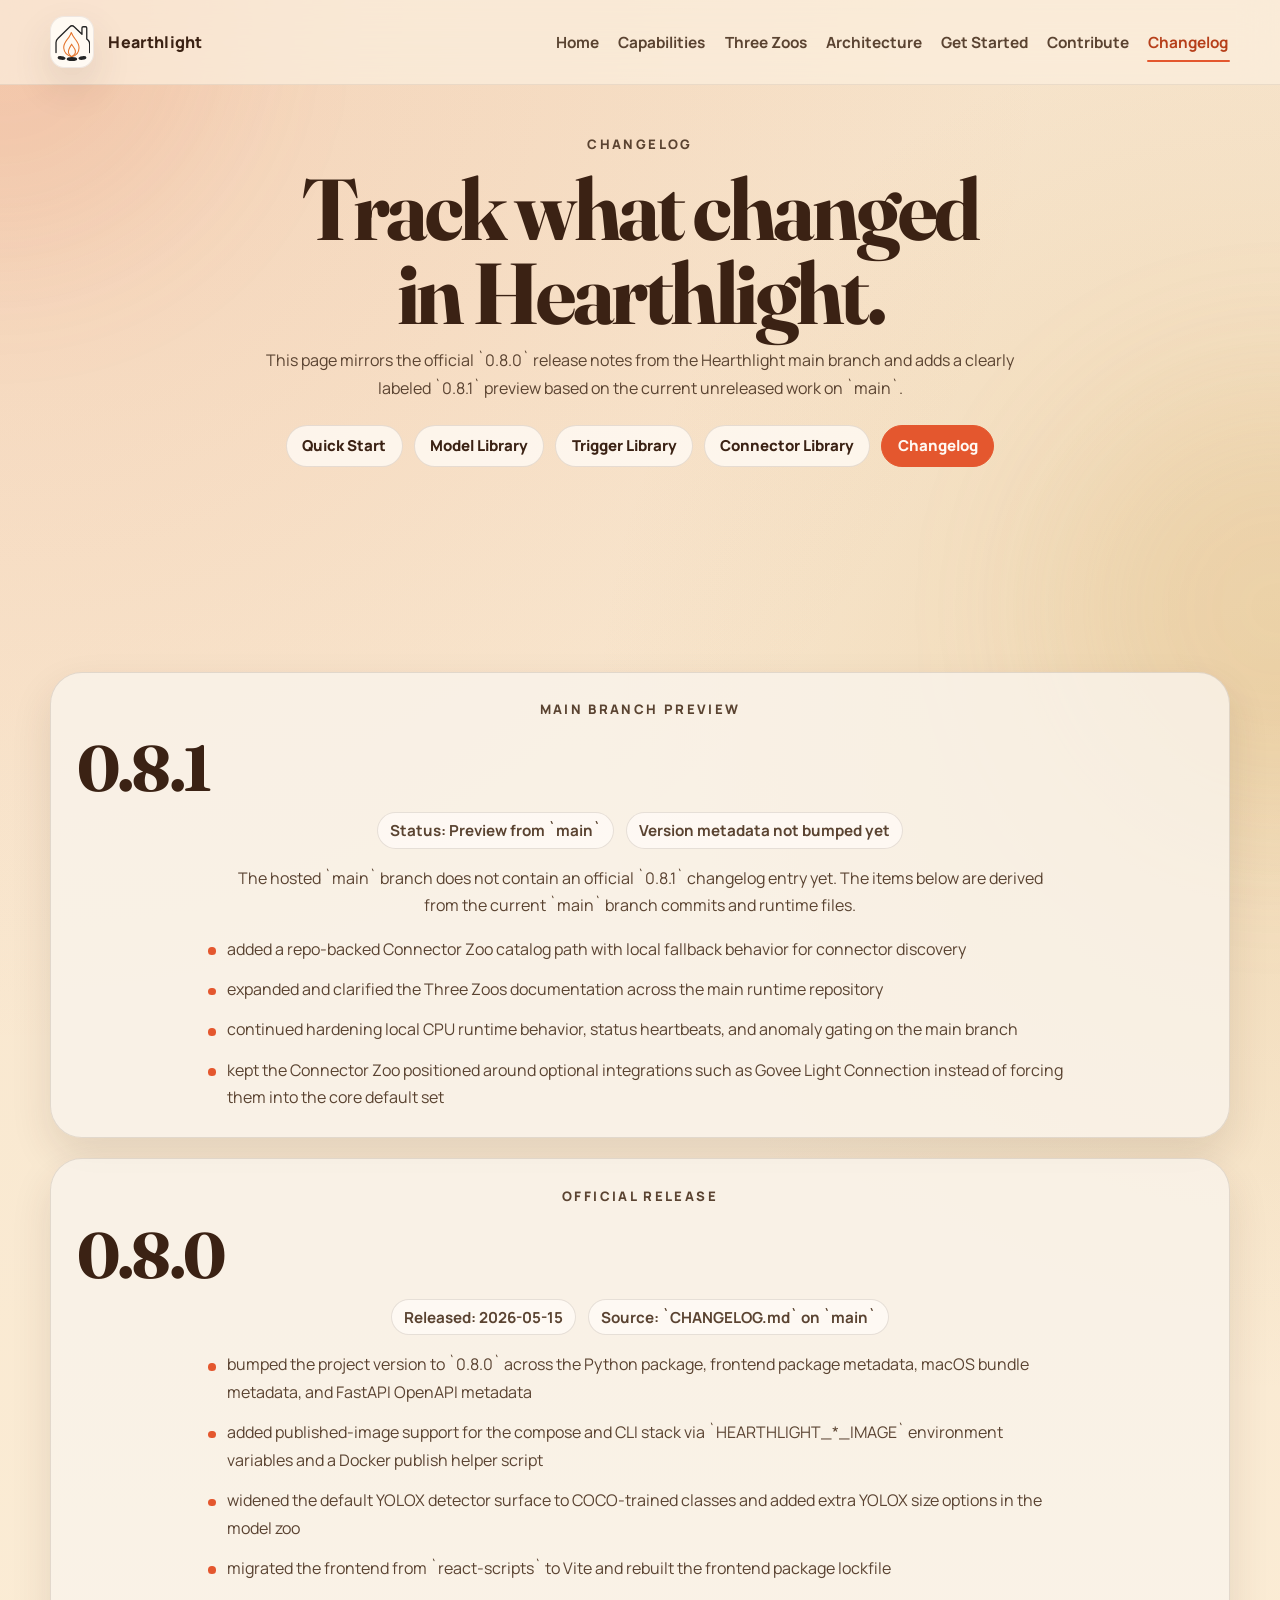
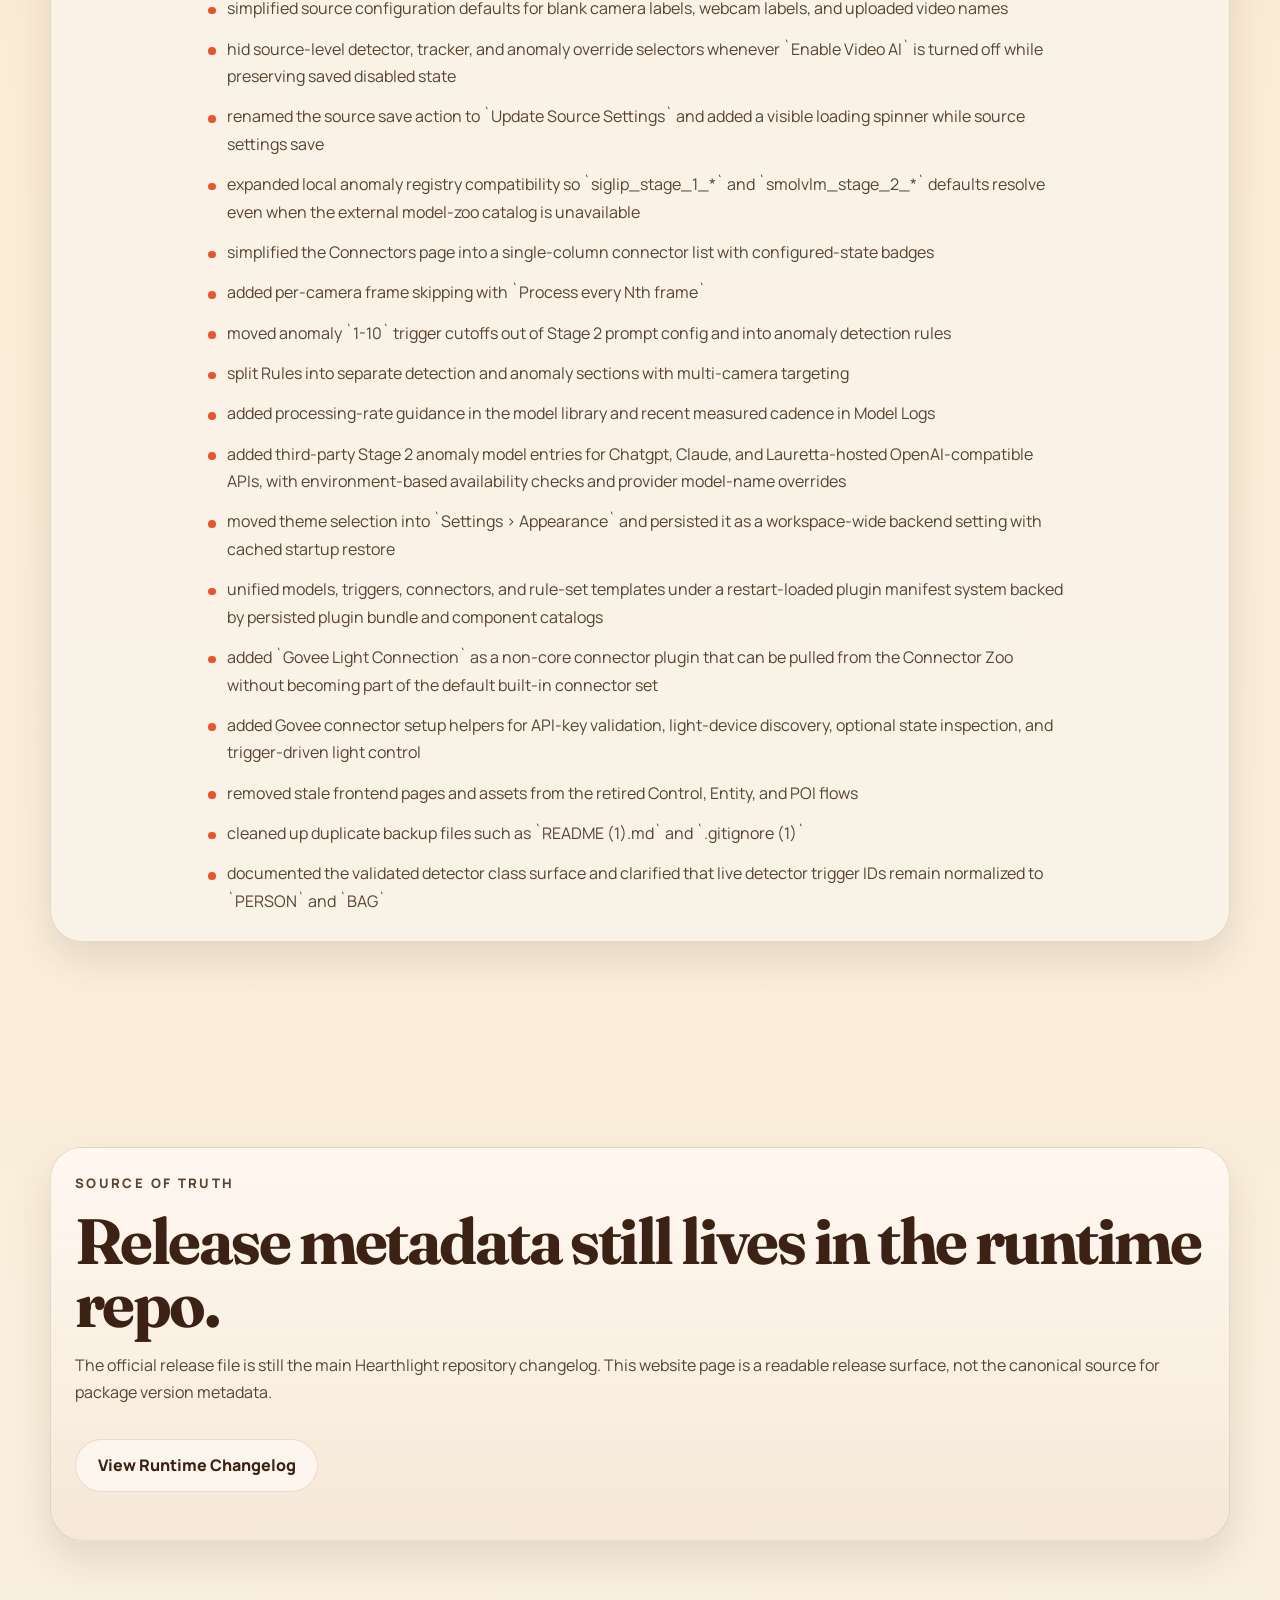
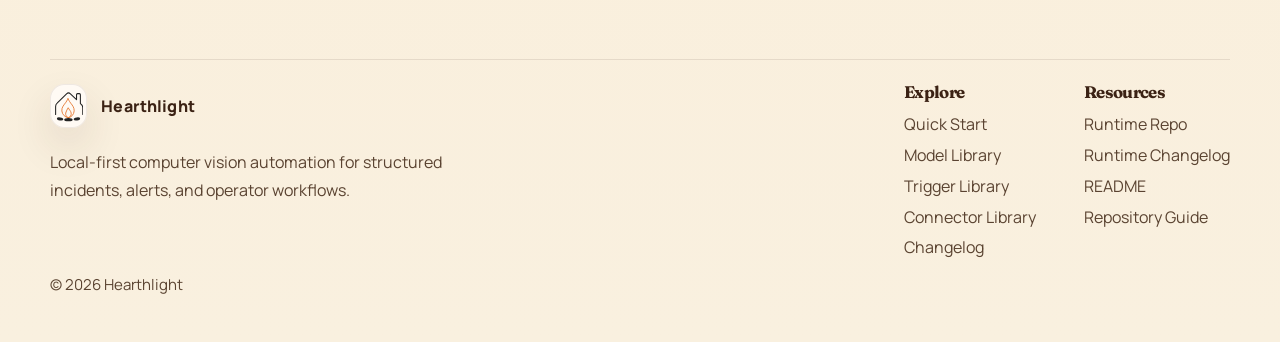
==== site/changelog/index.html @ a123fc56 "Add website changelog page" ====
<!doctype html>
<html lang="en">
  <head>
    <meta charset="UTF-8" />
    <meta name="viewport" content="width=device-width, initial-scale=1.0" />
    <title>Hearthlight Changelog</title>
    <meta
      name="description"
      content="Track Hearthlight release notes, including the current 0.8.0 release and the 0.8.1 main-branch preview."
    />
    <link rel="icon" type="image/svg+xml" href="../assets/hearthlight.svg" />
    <link rel="preconnect" href="https://fonts.googleapis.com" />
    <link rel="preconnect" href="https://fonts.gstatic.com" crossorigin />
    <link
      href="https://fonts.googleapis.com/css2?family=Fraunces:opsz,wght@9..144,500;9..144,700&family=Manrope:wght@400;500;600;700;800&display=swap"
      rel="stylesheet"
    />
    <link rel="stylesheet" href="../styles.css" />
    <script src="../main.js" defer></script>
  </head>
  <body data-page="changelog">
    <div class="backdrop-orb orb-left"></div>
    <div class="backdrop-orb orb-right"></div>

    <header class="site-header">
      <div class="shell header-shell">
        <a class="brand" href="../" aria-label="Hearthlight home">
          <img src="../assets/hearthlight.svg" alt="Hearthlight logo" />
          <span>Hearthlight</span>
        </a>

        <button
          class="nav-toggle"
          type="button"
          aria-expanded="false"
          aria-controls="primary-nav"
          aria-label="Open navigation"
        >
          <span></span>
          <span></span>
        </button>

        <nav id="primary-nav" class="primary-nav" aria-label="Primary">
          <a href="../" data-route="home">Home</a>
          <a href="../#capabilities" data-section-link="capabilities">Capabilities</a>
          <a href="../#zoos" data-route="zoos" data-section-link="zoos">Three Zoos</a>
          <a href="../#architecture" data-section-link="architecture">Architecture</a>
          <a href="../quick-start/" data-route="quick-start">Get Started</a>
          <a href="../#contribute" data-section-link="contribute">Contribute</a>
          <a href="./" data-route="changelog">Changelog</a>
        </nav>
      </div>
    </header>

    <main>
      <section class="section shell detail-hero">
        <div class="section-intro reveal">
          <p class="eyebrow">Changelog</p>
          <h1>Track what changed in Hearthlight.</h1>
          <p>
            This page mirrors the official `0.8.0` release notes from the Hearthlight main branch
            and adds a clearly labeled `0.8.1` preview based on the current unreleased work on
            `main`.
          </p>
        </div>

        <div class="detail-nav reveal" aria-label="Site pages">
          <a href="../quick-start/" data-page="quick-start">Quick Start</a>
          <a href="../model-library/" data-page="model-library">Model Library</a>
          <a href="../trigger-library/" data-page="trigger-library">Trigger Library</a>
          <a href="../connector-library/" data-page="connector-library">Connector Library</a>
          <a href="./" data-page="changelog">Changelog</a>
        </div>
      </section>

      <section class="section shell">
        <div class="release-grid">
          <article class="release-card reveal">
            <p class="eyebrow">Main Branch Preview</p>
            <h2>0.8.1</h2>
            <div class="release-meta">
              <span class="release-chip">Status: Preview from `main`</span>
              <span class="release-chip">Version metadata not bumped yet</span>
            </div>
            <p>
              The hosted `main` branch does not contain an official `0.8.1` changelog entry yet.
              The items below are derived from the current `main` branch commits and runtime files.
            </p>
            <ul class="release-list">
              <li>added a repo-backed Connector Zoo catalog path with local fallback behavior for connector discovery</li>
              <li>expanded and clarified the Three Zoos documentation across the main runtime repository</li>
              <li>continued hardening local CPU runtime behavior, status heartbeats, and anomaly gating on the main branch</li>
              <li>kept the Connector Zoo positioned around optional integrations such as Govee Light Connection instead of forcing them into the core default set</li>
            </ul>
          </article>

          <article class="release-card reveal">
            <p class="eyebrow">Official Release</p>
            <h2>0.8.0</h2>
            <div class="release-meta">
              <span class="release-chip">Released: 2026-05-15</span>
              <span class="release-chip">Source: `CHANGELOG.md` on `main`</span>
            </div>
            <ul class="release-list">
              <li>bumped the project version to `0.8.0` across the Python package, frontend package metadata, macOS bundle metadata, and FastAPI OpenAPI metadata</li>
              <li>added published-image support for the compose and CLI stack via `HEARTHLIGHT_*_IMAGE` environment variables and a Docker publish helper script</li>
              <li>widened the default YOLOX detector surface to COCO-trained classes and added extra YOLOX size options in the model zoo</li>
              <li>migrated the frontend from `react-scripts` to Vite and rebuilt the frontend package lockfile</li>
              <li>simplified source configuration defaults for blank camera labels, webcam labels, and uploaded video names</li>
              <li>hid source-level detector, tracker, and anomaly override selectors whenever `Enable Video AI` is turned off while preserving saved disabled state</li>
              <li>renamed the source save action to `Update Source Settings` and added a visible loading spinner while source settings save</li>
              <li>expanded local anomaly registry compatibility so `siglip_stage_1_*` and `smolvlm_stage_2_*` defaults resolve even when the external model-zoo catalog is unavailable</li>
              <li>simplified the Connectors page into a single-column connector list with configured-state badges</li>
              <li>added per-camera frame skipping with `Process every Nth frame`</li>
              <li>moved anomaly `1-10` trigger cutoffs out of Stage 2 prompt config and into anomaly detection rules</li>
              <li>split Rules into separate detection and anomaly sections with multi-camera targeting</li>
              <li>added processing-rate guidance in the model library and recent measured cadence in Model Logs</li>
              <li>added third-party Stage 2 anomaly model entries for Chatgpt, Claude, and Lauretta-hosted OpenAI-compatible APIs, with environment-based availability checks and provider model-name overrides</li>
              <li>moved theme selection into `Settings > Appearance` and persisted it as a workspace-wide backend setting with cached startup restore</li>
              <li>unified models, triggers, connectors, and rule-set templates under a restart-loaded plugin manifest system backed by persisted plugin bundle and component catalogs</li>
              <li>added `Govee Light Connection` as a non-core connector plugin that can be pulled from the Connector Zoo without becoming part of the default built-in connector set</li>
              <li>added Govee connector setup helpers for API-key validation, light-device discovery, optional state inspection, and trigger-driven light control</li>
              <li>removed stale frontend pages and assets from the retired Control, Entity, and POI flows</li>
              <li>cleaned up duplicate backup files such as `README (1).md` and `.gitignore (1)`</li>
              <li>documented the validated detector class surface and clarified that live detector trigger IDs remain normalized to `PERSON` and `BAG`</li>
            </ul>
          </article>
        </div>
      </section>

      <section class="section shell">
        <div class="callout reveal">
          <p class="eyebrow">Source of Truth</p>
          <h2>Release metadata still lives in the runtime repo.</h2>
          <p>
            The official release file is still the main Hearthlight repository changelog. This
            website page is a readable release surface, not the canonical source for package
            version metadata.
          </p>
          <div class="cta-row">
            <a
              class="button button-secondary"
              href="https://github.com/lauretta-io/hearthlight/blob/main/CHANGELOG.md"
              target="_blank"
              rel="noreferrer"
            >
              View Runtime Changelog
            </a>
          </div>
        </div>
      </section>
    </main>

    <footer class="site-footer">
      <div class="shell footer-shell">
        <div>
          <a class="brand brand-footer" href="../" aria-label="Hearthlight home">
            <img src="../assets/hearthlight.svg" alt="" />
            <span>Hearthlight</span>
          </a>
          <p class="footer-copy">
            Local-first computer vision automation for structured incidents, alerts, and operator
            workflows.
          </p>
        </div>

        <div class="footer-links">
          <div>
            <h3>Explore</h3>
            <a href="../quick-start/">Quick Start</a>
            <a href="../model-library/">Model Library</a>
            <a href="../trigger-library/">Trigger Library</a>
            <a href="../connector-library/">Connector Library</a>
            <a href="./">Changelog</a>
          </div>
          <div>
            <h3>Resources</h3>
            <a href="https://github.com/lauretta-io/hearthlight" target="_blank" rel="noreferrer">Runtime Repo</a>
            <a href="https://github.com/lauretta-io/hearthlight/blob/main/CHANGELOG.md" target="_blank" rel="noreferrer">Runtime Changelog</a>
            <a href="https://github.com/lauretta-io/hearthlight/blob/main/README.md" target="_blank" rel="noreferrer">README</a>
            <a href="https://github.com/lauretta-io/hearthlight/blob/main/docs/repository.md" target="_blank" rel="noreferrer">Repository Guide</a>
          </div>
        </div>
      </div>
      <div class="shell footer-meta">
        <p>&copy; <span data-year></span> Hearthlight</p>
      </div>
    </footer>
  </body>
</html>
---- site/styles.css ----
:root {
  --background-start: #f6e3ca;
  --background-end: #fbecd5;
  --surface: rgba(249, 243, 235, 0.82);
  --surface-strong: rgba(255, 248, 240, 0.92);
  --surface-dark: rgba(75, 42, 33, 0.94);
  --text-primary: #3b2214;
  --text-secondary: #5a4331;
  --text-inverse: #f8efe7;
  --accent: #e4572e;
  --accent-deep: #b63f1a;
  --success: #14866d;
  --line: rgba(59, 34, 20, 0.12);
  --shadow-soft: 0 18px 40px rgba(67, 40, 23, 0.12);
  --shadow-card: 0 10px 24px rgba(54, 31, 18, 0.08);
  --radius-xl: 32px;
  --radius-lg: 24px;
  --radius-md: 18px;
  --header-offset: 92px;
}

* {
  box-sizing: border-box;
}

html {
  scroll-behavior: smooth;
}

body {
  margin: 0;
  min-width: 320px;
  font-family: "Manrope", sans-serif;
  color: var(--text-primary);
  background:
    radial-gradient(circle at top left, rgba(228, 87, 46, 0.12), transparent 28%),
    radial-gradient(circle at right 20%, rgba(212, 169, 95, 0.24), transparent 22%),
    linear-gradient(180deg, var(--background-start) 0%, var(--background-end) 48%, #f9f0df 100%);
}

body.nav-open {
  overflow: hidden;
}

img {
  display: block;
  max-width: 100%;
}

a {
  color: inherit;
  text-decoration: none;
}

button,
input,
textarea,
select {
  font: inherit;
}

code,
pre {
  font-family: "SFMono-Regular", Consolas, "Liberation Mono", Menlo, monospace;
}

:focus-visible {
  outline: 3px solid rgba(228, 87, 46, 0.3);
  outline-offset: 3px;
}

.backdrop-orb {
  position: fixed;
  width: 28rem;
  height: 28rem;
  border-radius: 50%;
  filter: blur(80px);
  pointer-events: none;
  opacity: 0.55;
  z-index: 0;
}

.orb-left {
  top: -12rem;
  left: -14rem;
  background: rgba(228, 87, 46, 0.18);
}

.orb-right {
  right: -14rem;
  top: 24rem;
  background: rgba(212, 169, 95, 0.3);
}

.shell,
.site-header,
.site-footer {
  position: relative;
  z-index: 1;
}

.shell {
  width: min(1180px, calc(100% - 2rem));
  margin: 0 auto;
}

.section {
  padding: clamp(3.5rem, 8vw, 7rem) 0;
}

.site-header {
  position: sticky;
  top: 0;
  z-index: 20;
  backdrop-filter: blur(18px);
  background: rgba(251, 239, 222, 0.72);
  border-bottom: 1px solid rgba(59, 34, 20, 0.08);
}

.header-shell {
  display: flex;
  align-items: center;
  justify-content: space-between;
  gap: 1rem;
  padding: 1rem 0;
}

.brand {
  display: inline-flex;
  align-items: center;
  gap: 0.9rem;
  font-weight: 800;
  letter-spacing: 0.01em;
}

.brand img {
  width: 2.75rem;
  height: 3.25rem;
  padding: 0.18rem;
  border-radius: 0.9rem;
  border: 1px solid rgba(59, 34, 20, 0.08);
  background: rgba(255, 250, 245, 0.96);
  object-fit: contain;
  box-shadow: var(--shadow-soft);
}

.primary-nav {
  display: flex;
  align-items: center;
  gap: 1rem;
}

.primary-nav a {
  position: relative;
  padding: 0.4rem 0.1rem;
  color: var(--text-secondary);
  font-size: 0.96rem;
  font-weight: 700;
}

.primary-nav a.is-active,
.primary-nav a:hover,
.primary-nav a:focus-visible {
  color: var(--accent-deep);
}

.primary-nav a.is-active::after {
  content: "";
  position: absolute;
  right: 0;
  bottom: -0.2rem;
  left: 0;
  height: 2px;
  background: var(--accent);
  border-radius: 999px;
}

.nav-toggle {
  display: none;
  border: 0;
  background: transparent;
  padding: 0.25rem;
  cursor: pointer;
}

.nav-toggle span {
  display: block;
  width: 1.5rem;
  height: 2px;
  margin: 0.3rem 0;
  background: var(--text-primary);
  border-radius: 999px;
}

.hero {
  display: block;
  min-height: calc(100vh - 6rem);
  padding-top: 2rem;
}

.hero-copy {
  display: grid;
  justify-items: center;
  max-width: 56rem;
  margin: 0 auto;
  text-align: center;
}

.eyebrow {
  margin: 0 0 1rem;
  color: var(--accent-deep);
  font-size: 0.82rem;
  font-weight: 800;
  letter-spacing: 0.18em;
  text-transform: uppercase;
}

h1,
h2,
h3 {
  margin: 0;
  font-family: "Fraunces", serif;
  font-weight: 700;
  letter-spacing: -0.04em;
  line-height: 0.98;
}

h1 {
  max-width: 10ch;
  font-size: clamp(3.4rem, 9vw, 6.9rem);
}

h2 {
  font-size: clamp(2.4rem, 5vw, 4.4rem);
}

h3 {
  font-size: clamp(1.35rem, 2vw, 1.6rem);
}

.lede,
.section-intro p,
.metric-card p,
.feature-card p,
.zoo-card p,
.pipeline-card p,
.dark-panel p,
.preview-copy p,
.repo-card span,
.footer-copy,
.detail-grid p,
.support-card p,
.callout p,
.stack-list li,
.command-note,
.summary-list li,
.resource-links li {
  color: var(--text-secondary);
  line-height: 1.72;
}

.hero-actions,
.cta-row {
  display: flex;
  flex-wrap: wrap;
  gap: 0.9rem;
  margin: 2rem 0 1.5rem;
}

.button {
  display: inline-flex;
  align-items: center;
  justify-content: center;
  min-height: 3.3rem;
  padding: 0 1.35rem;
  border: 1px solid transparent;
  border-radius: 999px;
  font-weight: 800;
  transition:
    transform 180ms ease,
    box-shadow 180ms ease,
    background-color 180ms ease,
    color 180ms ease;
}

.button:hover,
.button:focus-visible {
  transform: translateY(-2px);
}

.button-primary {
  color: #fff9f3;
  background: linear-gradient(135deg, var(--accent) 0%, #c6441a 100%);
  box-shadow: 0 14px 28px rgba(198, 68, 26, 0.24);
}

.button-secondary {
  border-color: rgba(182, 63, 26, 0.16);
  background: rgba(255, 250, 245, 0.72);
}

.pill-list,
.stack-list,
.summary-list,
.resource-links {
  margin: 0;
  padding: 0;
}

.pill-list {
  display: flex;
  flex-wrap: wrap;
  gap: 0.8rem;
  justify-content: center;
  list-style: none;
}

.pill-list li {
  padding: 0.72rem 1rem;
  border: 1px solid var(--line);
  border-radius: 999px;
  background: rgba(255, 248, 240, 0.72);
  box-shadow: var(--shadow-card);
  font-size: 0.95rem;
  font-weight: 700;
}

.feature-card,
.zoo-card,
.terminal-card,
.dark-panel,
.repo-card,
.detail-card,
.callout,
.support-card {
  border: 1px solid var(--line);
  border-radius: var(--radius-xl);
  box-shadow: var(--shadow-soft);
}

.metric-label,
.feature-kicker,
.badge-number,
.detail-kicker {
  display: inline-flex;
  align-items: center;
  justify-content: center;
  width: fit-content;
  font-size: 0.8rem;
  font-weight: 800;
  letter-spacing: 0.12em;
  text-transform: uppercase;
}

.metric-grid,
.card-grid,
.split-panels,
.detail-grid,
.resource-grid,
.repo-list,
.quickstart-preview {
  display: grid;
  gap: 1.25rem;
}

.metric-grid {
  grid-template-columns: repeat(2, minmax(0, 1fr));
}

.metric-card,
.pipeline-card {
  padding: 1.2rem;
  border-radius: var(--radius-lg);
  background: rgba(255, 250, 245, 0.74);
}

.metric-label,
.feature-kicker,
.badge-number,
.detail-kicker {
  color: var(--accent-deep);
}

.metric-card h2 {
  margin-top: 0.55rem;
  font-size: 1.34rem;
}

.section-intro {
  display: grid;
  gap: 0.7rem;
  margin-bottom: 2rem;
  justify-items: center;
  text-align: center;
}

.section-intro h2 {
  max-width: 11ch;
  margin-inline: auto;
}

.section-title-break span {
  display: block;
}

.section-intro p {
  max-width: 48rem;
  margin: 0 auto;
}

.card-grid-three {
  grid-template-columns: repeat(3, minmax(0, 1fr));
}

.card-grid-four {
  grid-template-columns: repeat(4, minmax(0, 1fr));
}

.feature-card,
.zoo-card,
.detail-card,
.support-card,
.callout {
  padding: 1.5rem;
  background: var(--surface);
}

.zoo-card {
  text-align: center;
}

.zoo-flow {
  font-size: 1.03rem;
  font-weight: 700;
}

.zoo-flow span {
  color: var(--accent-deep);
  font-weight: 800;
}

.link-arrow {
  display: inline-flex;
  align-items: center;
  gap: 0.45rem;
  margin-top: 1rem;
  color: var(--accent-deep);
  font-weight: 800;
}

.link-arrow::after {
  content: "->";
}

.section-dark {
  color: var(--text-inverse);
  background:
    linear-gradient(145deg, rgba(75, 42, 33, 0.98), rgba(100, 49, 27, 0.94)),
    radial-gradient(circle at top right, rgba(228, 87, 46, 0.16), transparent 28%);
}

.section-dark .eyebrow,
.section-dark .section-intro p,
.section-dark .stack-list li,
.section-dark .dark-panel p,
.section-dark .pipeline-card p {
  color: rgba(248, 239, 231, 0.78);
}

.pipeline-grid {
  display: grid;
  grid-template-columns: repeat(4, minmax(0, 1fr));
  gap: 1rem;
  margin-bottom: 1.25rem;
}

.pipeline-card,
.dark-panel {
  border: 1px solid rgba(248, 239, 231, 0.12);
  background: rgba(255, 246, 238, 0.08);
  box-shadow: none;
}

.pipeline-card span {
  display: inline-flex;
  width: 2rem;
  height: 2rem;
  align-items: center;
  justify-content: center;
  border-radius: 50%;
  color: var(--text-primary);
  background: #e0b571;
  font-weight: 800;
}

.split-panels {
  grid-template-columns: 1.15fr 0.85fr;
}

.dark-panel {
  padding: 1.5rem;
}

.stack-list,
.summary-list,
.resource-links {
  list-style: none;
}

.stack-list li,
.summary-list li,
.resource-links li {
  position: relative;
  padding-left: 1.15rem;
}

.stack-list li + li,
.summary-list li + li,
.resource-links li + li {
  margin-top: 0.75rem;
}

.stack-list li::before,
.summary-list li::before,
.resource-links li::before {
  content: "";
  position: absolute;
  top: 0.72rem;
  left: 0;
  width: 0.45rem;
  height: 0.45rem;
  border-radius: 50%;
  background: var(--accent);
}

.quickstart-preview {
  grid-template-columns: minmax(0, 0.95fr) minmax(0, 1.05fr);
  align-items: center;
}

.preview-copy {
  text-align: center;
}

.terminal-card {
  overflow: hidden;
  background: #2e1c14;
  color: #f9efe8;
}

.terminal-bar {
  display: flex;
  gap: 0.45rem;
  padding: 0.9rem 1rem 0;
}

.terminal-bar span {
  width: 0.8rem;
  height: 0.8rem;
  border-radius: 50%;
}

.terminal-bar span:nth-child(1) {
  background: #ff8d68;
}

.terminal-bar span:nth-child(2) {
  background: #f2c66c;
}

.terminal-bar span:nth-child(3) {
  background: #62c5a4;
}

.terminal-card pre {
  margin: 0;
  padding: 1.35rem 1.25rem 1.5rem;
  overflow-x: auto;
  font-size: 0.96rem;
  line-height: 1.7;
}

.contribute-panel {
  display: grid;
  grid-template-columns: 1fr;
  gap: 1.25rem;
  padding: 1.8rem;
  border: 1px solid rgba(59, 34, 20, 0.08);
  border-radius: var(--radius-xl);
  background: linear-gradient(180deg, rgba(255, 249, 242, 0.88), rgba(247, 237, 223, 0.88));
  box-shadow: var(--shadow-soft);
  text-align: center;
}

.repo-list {
  grid-template-columns: 1fr;
  max-width: 52rem;
  width: 100%;
  margin: 0 auto;
}

.repo-card {
  display: grid;
  gap: 0.3rem;
  padding: 1.2rem 1.25rem;
  background: rgba(255, 252, 247, 0.9);
}

.repo-card strong {
  font-size: 1.08rem;
}

.repo-card:hover,
.repo-card:focus-visible {
  transform: translateY(-2px);
}

.site-footer {
  padding: 1rem 0 2rem;
}

.footer-shell {
  display: flex;
  justify-content: space-between;
  gap: 2rem;
  padding-top: 1.5rem;
  border-top: 1px solid rgba(59, 34, 20, 0.1);
}

.brand-footer img {
  width: 2.3rem;
  height: 2.75rem;
}

.footer-copy {
  max-width: 29rem;
  margin-top: 1rem;
}

.footer-links {
  display: flex;
  gap: 3rem;
}

.footer-links h3 {
  margin-bottom: 0.8rem;
  font-size: 1.05rem;
}

.footer-links a {
  display: block;
  color: var(--text-secondary);
}

.footer-links a + a {
  margin-top: 0.55rem;
}

.footer-links a:hover,
.footer-links a:focus-visible {
  color: var(--accent-deep);
}

.footer-meta {
  margin-top: 1rem;
  color: var(--text-secondary);
  font-size: 0.94rem;
}

.detail-hero {
  display: grid;
  gap: 1.2rem;
  padding-top: 3rem;
}

.detail-hero .section-intro {
  margin-bottom: 0;
}

.detail-hero h1 {
  max-width: 13ch;
  font-size: clamp(3rem, 8vw, 5.4rem);
}

.detail-grid {
  grid-template-columns: repeat(2, minmax(0, 1fr));
}

.detail-card h3,
.support-card h3,
.callout h3 {
  margin-top: 0.6rem;
}

.command-grid,
.resource-grid,
.release-grid {
  display: grid;
  grid-template-columns: repeat(2, minmax(0, 1fr));
  gap: 1.25rem;
}

.release-grid {
  grid-template-columns: 1fr;
}

.command-card {
  overflow: hidden;
  border-radius: var(--radius-lg);
  background: rgba(46, 28, 20, 0.98);
  box-shadow: var(--shadow-card);
}

.command-card pre {
  margin: 0;
  padding: 1.15rem;
  overflow-x: auto;
  color: #f8ede6;
  line-height: 1.65;
}

.command-note {
  margin-top: 0.85rem;
}

.support-card a,
.resource-links a {
  color: var(--accent-deep);
  font-weight: 800;
}

.release-card {
  padding: 1.6rem;
  border: 1px solid var(--line);
  border-radius: var(--radius-xl);
  background: var(--surface);
  box-shadow: var(--shadow-soft);
}

.release-meta {
  display: flex;
  flex-wrap: wrap;
  justify-content: center;
  gap: 0.75rem;
  margin: 0.8rem 0 1rem;
  color: var(--text-secondary);
  font-size: 0.95rem;
  font-weight: 700;
}

.release-chip {
  display: inline-flex;
  align-items: center;
  padding: 0.42rem 0.75rem;
  border: 1px solid var(--line);
  border-radius: 999px;
  background: rgba(255, 250, 245, 0.8);
}

.release-card > p {
  max-width: 52rem;
  margin: 0 auto 1rem;
  color: var(--text-secondary);
  text-align: center;
  line-height: 1.72;
}

.release-list {
  max-width: 54rem;
  margin: 0 auto;
  padding: 0;
  list-style: none;
}

.release-list li {
  position: relative;
  padding-left: 1.2rem;
  color: var(--text-secondary);
  line-height: 1.72;
}

.release-list li + li {
  margin-top: 0.8rem;
}

.release-list li::before {
  content: "";
  position: absolute;
  top: 0.72rem;
  left: 0;
  width: 0.48rem;
  height: 0.48rem;
  border-radius: 50%;
  background: var(--accent);
}

.callout {
  background: linear-gradient(180deg, rgba(255, 248, 242, 0.95), rgba(244, 231, 214, 0.86));
}

.detail-nav {
  display: flex;
  flex-wrap: wrap;
  gap: 0.7rem;
  margin-top: 0.2rem;
  justify-content: center;
}

.detail-nav a {
  padding: 0.6rem 0.95rem;
  border: 1px solid var(--line);
  border-radius: 999px;
  background: rgba(255, 251, 246, 0.78);
  font-weight: 800;
  font-size: 0.94rem;
}

.detail-nav a.is-active,
.detail-nav a:hover,
.detail-nav a:focus-visible {
  color: #fff9f3;
  background: var(--accent);
  border-color: var(--accent);
}

.section-anchor {
  scroll-margin-top: calc(var(--header-offset) + 1rem);
}

.reveal {
  opacity: 0;
  transform: translateY(24px);
  transition:
    opacity 520ms ease,
    transform 520ms ease;
}

.reveal-delay {
  transition-delay: 120ms;
}

.reveal.is-visible {
  opacity: 1;
  transform: translateY(0);
}

@media (max-width: 1080px) {
  .contribute-panel,
  .quickstart-preview,
  .split-panels,
  .detail-grid,
  .command-grid,
  .resource-grid {
    grid-template-columns: 1fr;
  }

  .card-grid-four {
    grid-template-columns: repeat(2, minmax(0, 1fr));
  }

  .card-grid-three,
  .pipeline-grid {
    grid-template-columns: 1fr;
  }

  h1,
  .detail-hero h1,
  .section-intro h2 {
    max-width: none;
  }
}

@media (max-width: 820px) {
  body.nav-open .primary-nav {
    transform: translateY(0);
    opacity: 1;
    pointer-events: auto;
  }

  .nav-toggle {
    display: inline-block;
  }

  .primary-nav {
    position: absolute;
    top: calc(100% + 0.75rem);
    right: 1rem;
    left: 1rem;
    flex-direction: column;
    align-items: flex-start;
    padding: 1rem;
    border: 1px solid var(--line);
    border-radius: var(--radius-lg);
    background: rgba(255, 249, 242, 0.98);
    box-shadow: var(--shadow-soft);
    transform: translateY(-0.5rem);
    opacity: 0;
    pointer-events: none;
    transition:
      transform 180ms ease,
      opacity 180ms ease;
  }

  .metric-grid,
  .card-grid-four,
  .card-grid-three {
    grid-template-columns: 1fr;
  }

  .footer-shell,
  .footer-links {
    flex-direction: column;
  }
}

@media (max-width: 640px) {
  .section {
    padding: 3.2rem 0;
  }

  .shell {
    width: min(100% - 1.25rem, 1180px);
  }

  .button {
    width: 100%;
  }

  .hero-actions,
  .cta-row {
    flex-direction: column;
  }

  .pill-list,
  .detail-nav {
    display: grid;
  }

  .feature-card,
  .zoo-card,
  .detail-card,
  .support-card,
  .callout,
  .dark-panel,
  .repo-card,
  .contribute-panel {
    border-radius: 24px;
  }
}
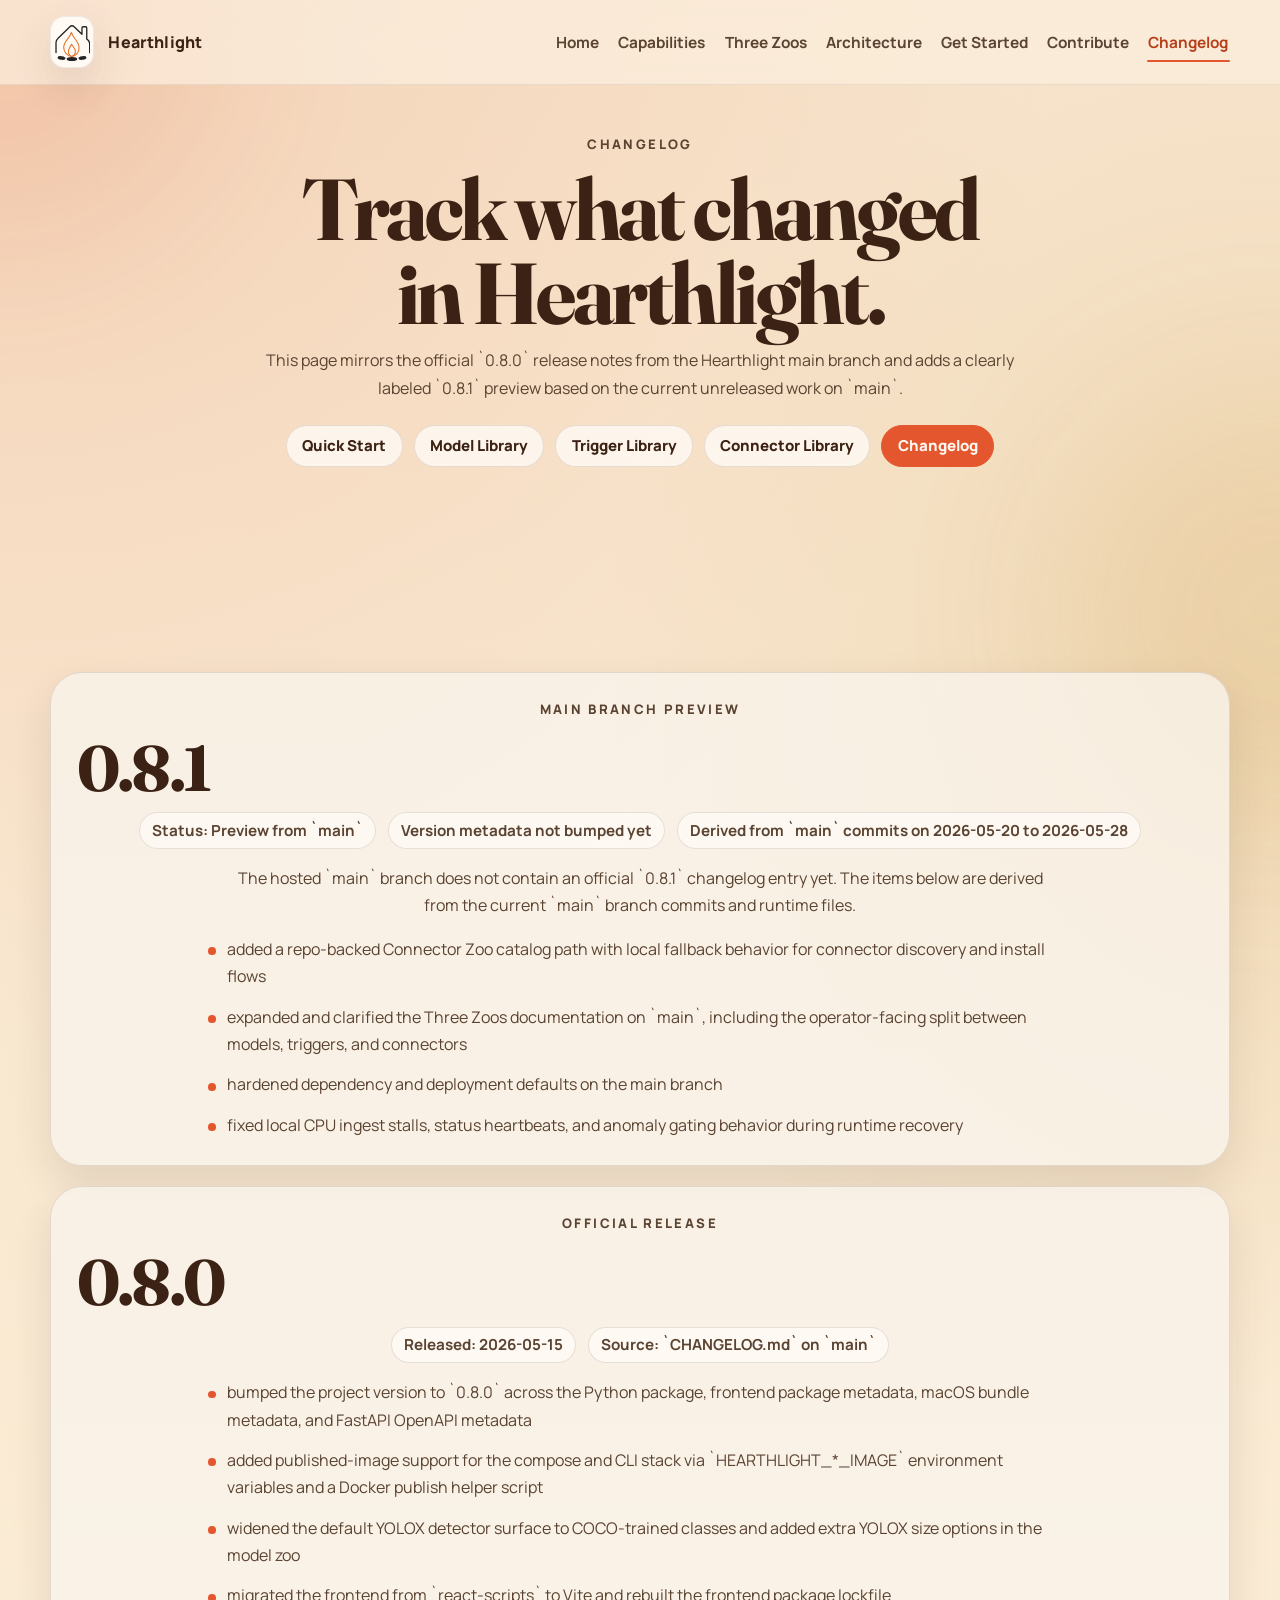
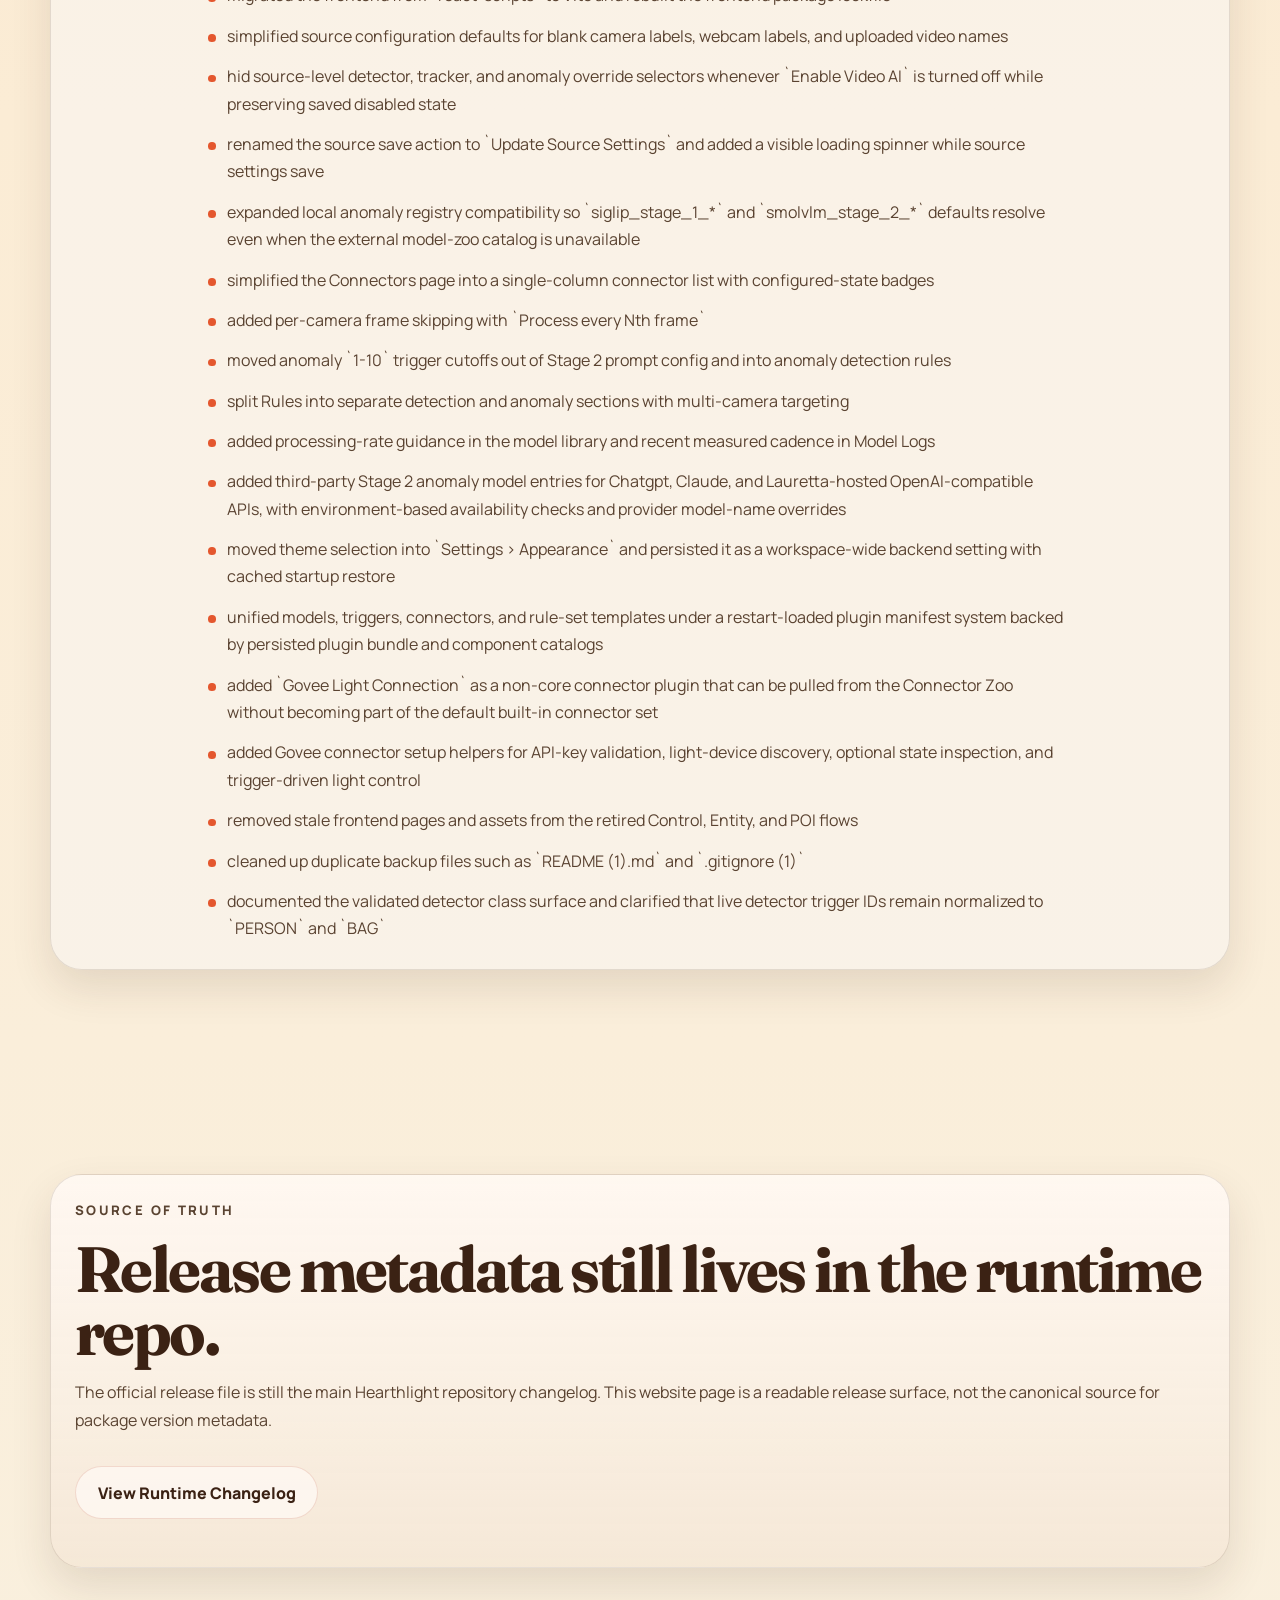
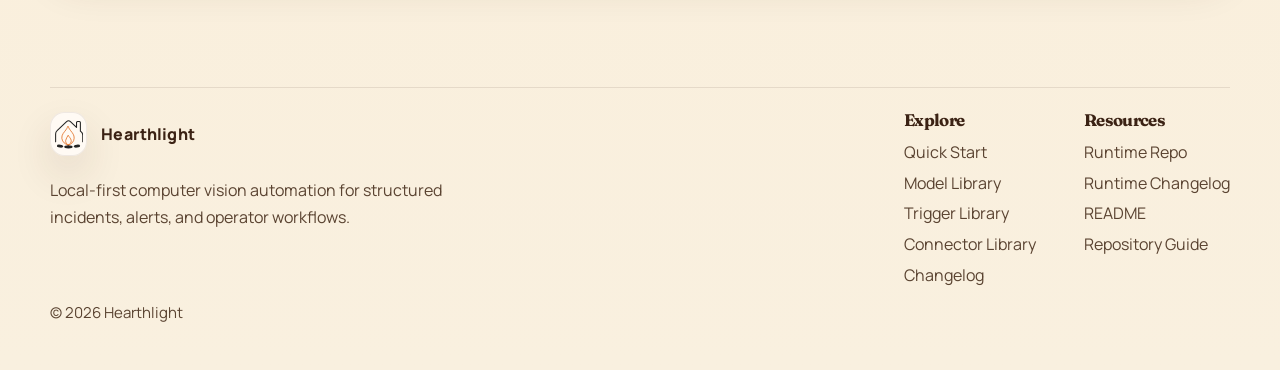
==== commit b6ceb785: "Refine changelog preview notes" ====
--- a/site/changelog/index.html
+++ b/site/changelog/index.html
@@ -81,16 +81,17 @@
             <div class="release-meta">
               <span class="release-chip">Status: Preview from `main`</span>
               <span class="release-chip">Version metadata not bumped yet</span>
+              <span class="release-chip">Derived from `main` commits on 2026-05-20 to 2026-05-28</span>
             </div>
             <p>
               The hosted `main` branch does not contain an official `0.8.1` changelog entry yet.
               The items below are derived from the current `main` branch commits and runtime files.
             </p>
             <ul class="release-list">
-              <li>added a repo-backed Connector Zoo catalog path with local fallback behavior for connector discovery</li>
-              <li>expanded and clarified the Three Zoos documentation across the main runtime repository</li>
-              <li>continued hardening local CPU runtime behavior, status heartbeats, and anomaly gating on the main branch</li>
-              <li>kept the Connector Zoo positioned around optional integrations such as Govee Light Connection instead of forcing them into the core default set</li>
+              <li>added a repo-backed Connector Zoo catalog path with local fallback behavior for connector discovery and install flows</li>
+              <li>expanded and clarified the Three Zoos documentation on `main`, including the operator-facing split between models, triggers, and connectors</li>
+              <li>hardened dependency and deployment defaults on the main branch</li>
+              <li>fixed local CPU ingest stalls, status heartbeats, and anomaly gating behavior during runtime recovery</li>
             </ul>
           </article>
 
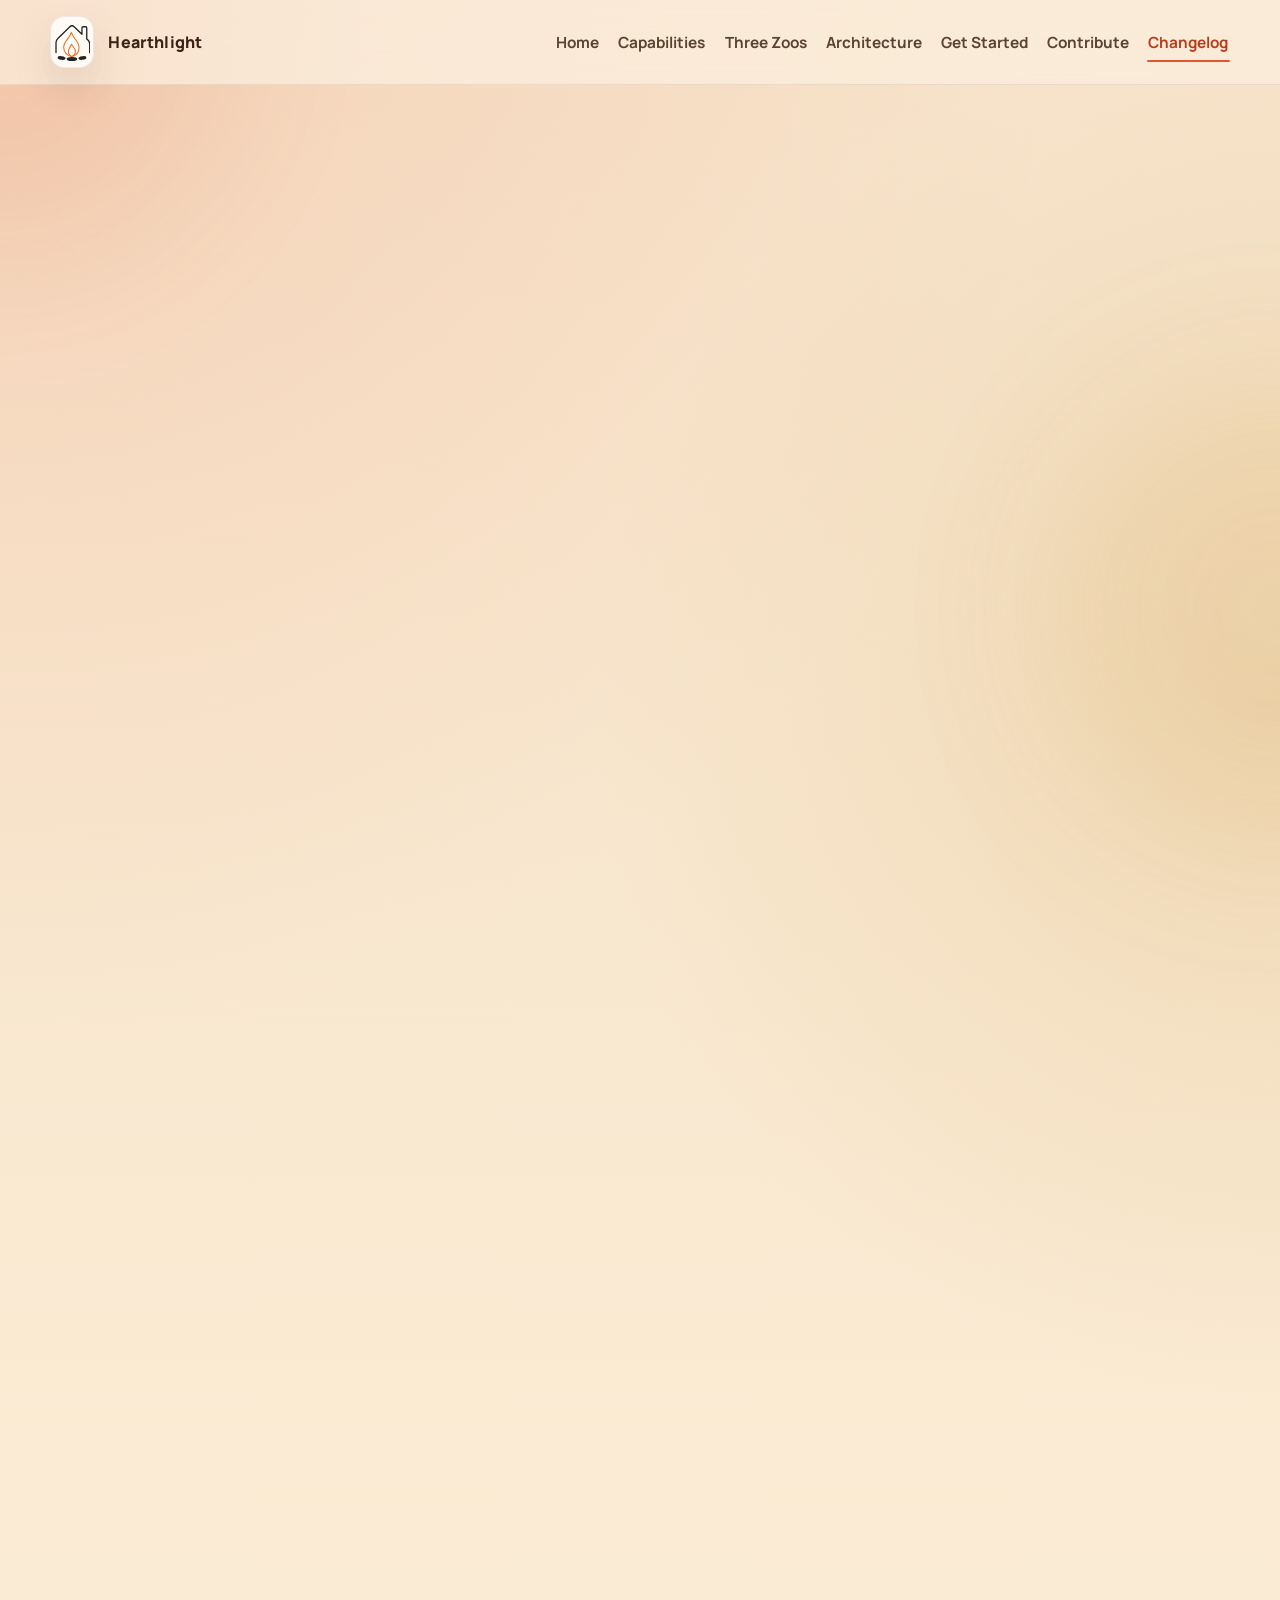
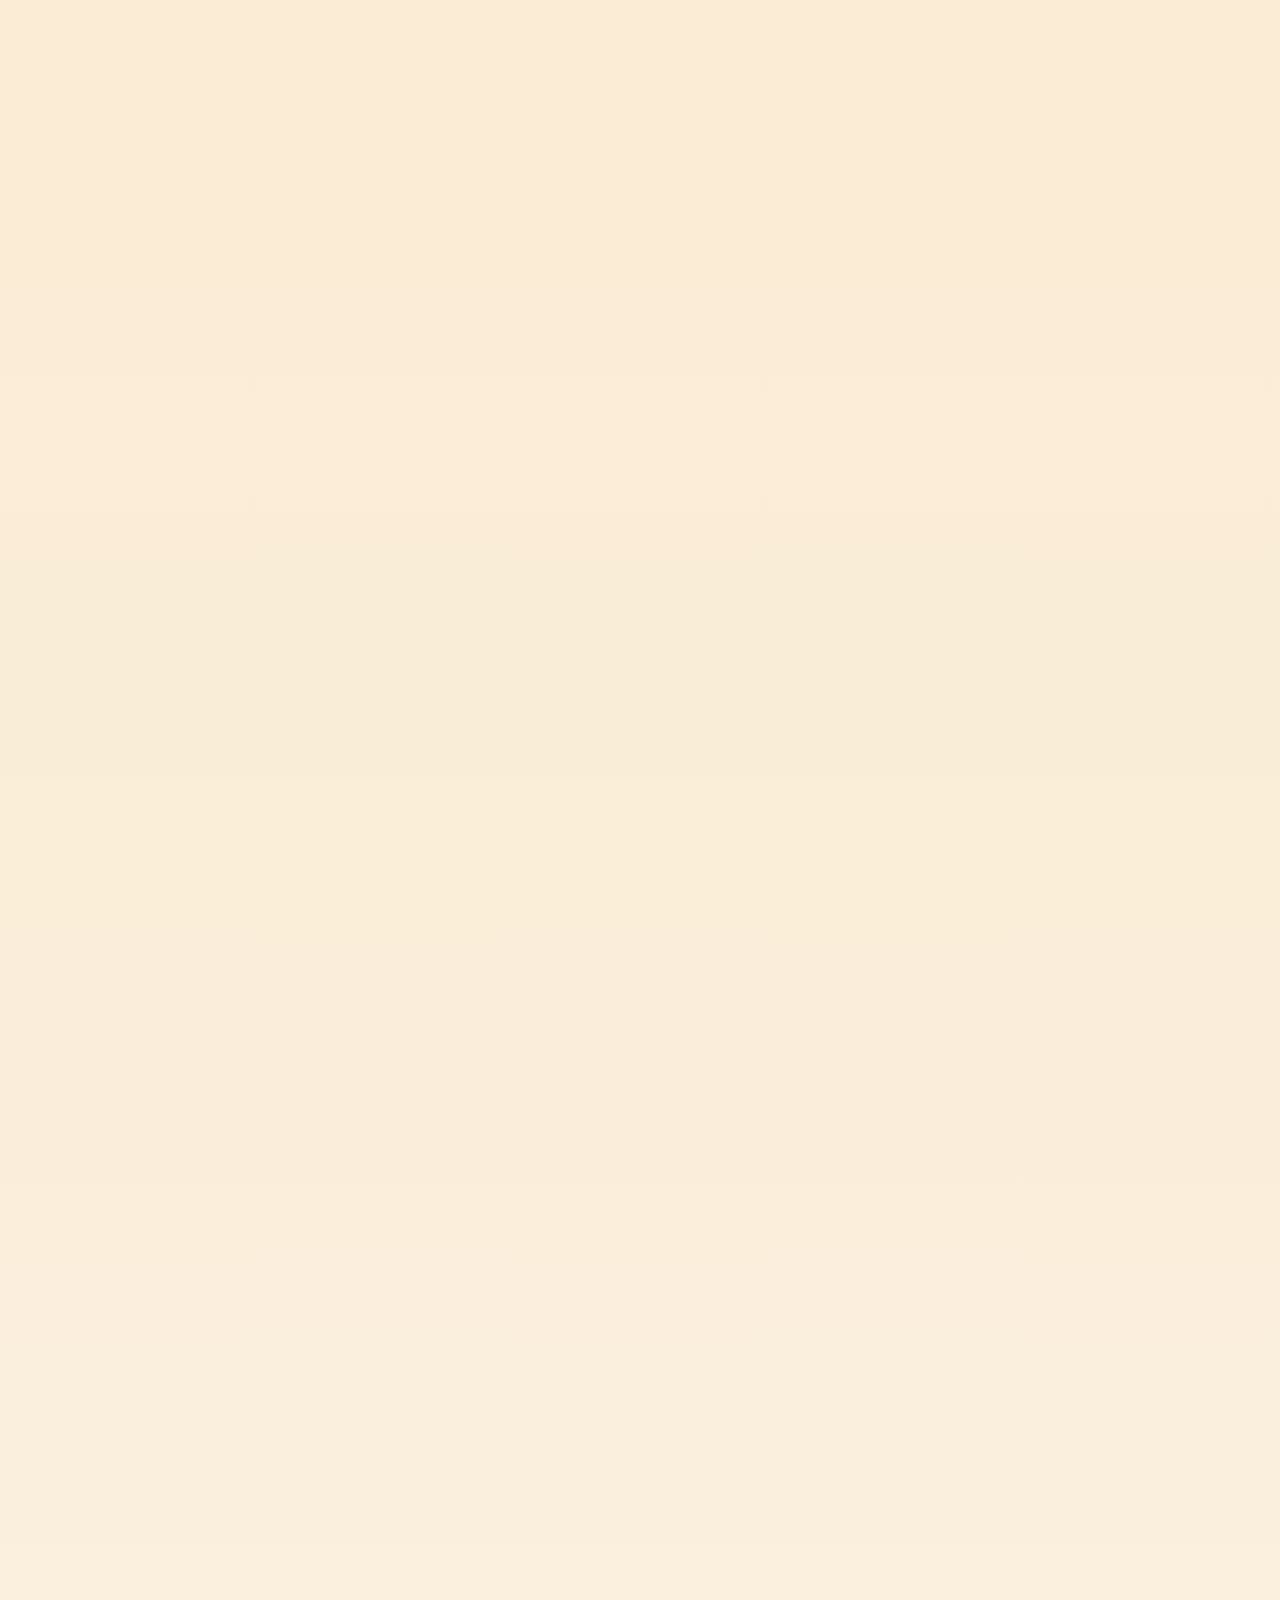
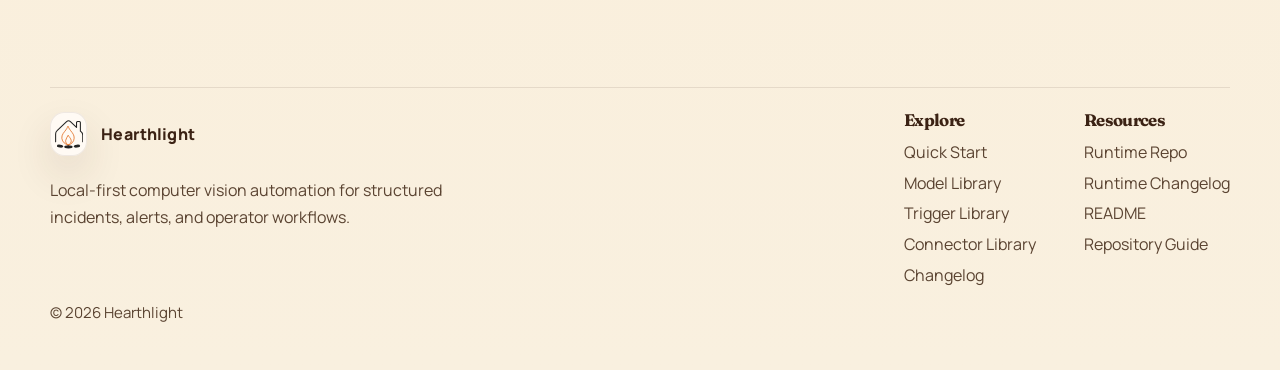
==== commit 8c78787e: "Update FAQ and set custom domain" ====
--- a/site/changelog/index.html
+++ b/site/changelog/index.html
@@ -4,188 +4,16 @@
     <meta charset="UTF-8" />
     <meta name="viewport" content="width=device-width, initial-scale=1.0" />
     <title>Hearthlight Changelog</title>
-    <meta
-      name="description"
-      content="Track Hearthlight release notes, including the current 0.8.0 release and the 0.8.1 main-branch preview."
-    />
-    <link rel="icon" type="image/svg+xml" href="../assets/hearthlight.svg" />
-    <link rel="preconnect" href="https://fonts.googleapis.com" />
-    <link rel="preconnect" href="https://fonts.gstatic.com" crossorigin />
-    <link
-      href="https://fonts.googleapis.com/css2?family=Fraunces:opsz,wght@9..144,500;9..144,700&family=Manrope:wght@400;500;600;700;800&display=swap"
-      rel="stylesheet"
-    />
-    <link rel="stylesheet" href="../styles.css" />
-    <script src="../main.js" defer></script>
+    <meta http-equiv="refresh" content="0; url=../updates/" />
+    <meta name="robots" content="noindex" />
+    <link rel="canonical" href="../updates/" />
   </head>
-  <body data-page="changelog">
-    <div class="backdrop-orb orb-left"></div>
-    <div class="backdrop-orb orb-right"></div>
-
-    <header class="site-header">
-      <div class="shell header-shell">
-        <a class="brand" href="../" aria-label="Hearthlight home">
-          <img src="../assets/hearthlight.svg" alt="Hearthlight logo" />
-          <span>Hearthlight</span>
-        </a>
-
-        <button
-          class="nav-toggle"
-          type="button"
-          aria-expanded="false"
-          aria-controls="primary-nav"
-          aria-label="Open navigation"
-        >
-          <span></span>
-          <span></span>
-        </button>
-
-        <nav id="primary-nav" class="primary-nav" aria-label="Primary">
-          <a href="../" data-route="home">Home</a>
-          <a href="../#capabilities" data-section-link="capabilities">Capabilities</a>
-          <a href="../#zoos" data-route="zoos" data-section-link="zoos">Three Zoos</a>
-          <a href="../#architecture" data-section-link="architecture">Architecture</a>
-          <a href="../quick-start/" data-route="quick-start">Get Started</a>
-          <a href="../#contribute" data-section-link="contribute">Contribute</a>
-          <a href="./" data-route="changelog">Changelog</a>
-        </nav>
-      </div>
-    </header>
-
+  <body>
     <main>
-      <section class="section shell detail-hero">
-        <div class="section-intro reveal">
-          <p class="eyebrow">Changelog</p>
-          <h1>Track what changed in Hearthlight.</h1>
-          <p>
-            This page mirrors the official `0.8.0` release notes from the Hearthlight main branch
-            and adds a clearly labeled `0.8.1` preview based on the current unreleased work on
-            `main`.
-          </p>
-        </div>
-
-        <div class="detail-nav reveal" aria-label="Site pages">
-          <a href="../quick-start/" data-page="quick-start">Quick Start</a>
-          <a href="../model-library/" data-page="model-library">Model Library</a>
-          <a href="../trigger-library/" data-page="trigger-library">Trigger Library</a>
-          <a href="../connector-library/" data-page="connector-library">Connector Library</a>
-          <a href="./" data-page="changelog">Changelog</a>
-        </div>
-      </section>
-
-      <section class="section shell">
-        <div class="release-grid">
-          <article class="release-card reveal">
-            <p class="eyebrow">Main Branch Preview</p>
-            <h2>0.8.1</h2>
-            <div class="release-meta">
-              <span class="release-chip">Status: Preview from `main`</span>
-              <span class="release-chip">Version metadata not bumped yet</span>
-              <span class="release-chip">Derived from `main` commits on 2026-05-20 to 2026-05-28</span>
-            </div>
-            <p>
-              The hosted `main` branch does not contain an official `0.8.1` changelog entry yet.
-              The items below are derived from the current `main` branch commits and runtime files.
-            </p>
-            <ul class="release-list">
-              <li>added a repo-backed Connector Zoo catalog path with local fallback behavior for connector discovery and install flows</li>
-              <li>expanded and clarified the Three Zoos documentation on `main`, including the operator-facing split between models, triggers, and connectors</li>
-              <li>hardened dependency and deployment defaults on the main branch</li>
-              <li>fixed local CPU ingest stalls, status heartbeats, and anomaly gating behavior during runtime recovery</li>
-            </ul>
-          </article>
-
-          <article class="release-card reveal">
-            <p class="eyebrow">Official Release</p>
-            <h2>0.8.0</h2>
-            <div class="release-meta">
-              <span class="release-chip">Released: 2026-05-15</span>
-              <span class="release-chip">Source: `CHANGELOG.md` on `main`</span>
-            </div>
-            <ul class="release-list">
-              <li>bumped the project version to `0.8.0` across the Python package, frontend package metadata, macOS bundle metadata, and FastAPI OpenAPI metadata</li>
-              <li>added published-image support for the compose and CLI stack via `HEARTHLIGHT_*_IMAGE` environment variables and a Docker publish helper script</li>
-              <li>widened the default YOLOX detector surface to COCO-trained classes and added extra YOLOX size options in the model zoo</li>
-              <li>migrated the frontend from `react-scripts` to Vite and rebuilt the frontend package lockfile</li>
-              <li>simplified source configuration defaults for blank camera labels, webcam labels, and uploaded video names</li>
-              <li>hid source-level detector, tracker, and anomaly override selectors whenever `Enable Video AI` is turned off while preserving saved disabled state</li>
-              <li>renamed the source save action to `Update Source Settings` and added a visible loading spinner while source settings save</li>
-              <li>expanded local anomaly registry compatibility so `siglip_stage_1_*` and `smolvlm_stage_2_*` defaults resolve even when the external model-zoo catalog is unavailable</li>
-              <li>simplified the Connectors page into a single-column connector list with configured-state badges</li>
-              <li>added per-camera frame skipping with `Process every Nth frame`</li>
-              <li>moved anomaly `1-10` trigger cutoffs out of Stage 2 prompt config and into anomaly detection rules</li>
-              <li>split Rules into separate detection and anomaly sections with multi-camera targeting</li>
-              <li>added processing-rate guidance in the model library and recent measured cadence in Model Logs</li>
-              <li>added third-party Stage 2 anomaly model entries for Chatgpt, Claude, and Lauretta-hosted OpenAI-compatible APIs, with environment-based availability checks and provider model-name overrides</li>
-              <li>moved theme selection into `Settings > Appearance` and persisted it as a workspace-wide backend setting with cached startup restore</li>
-              <li>unified models, triggers, connectors, and rule-set templates under a restart-loaded plugin manifest system backed by persisted plugin bundle and component catalogs</li>
-              <li>added `Govee Light Connection` as a non-core connector plugin that can be pulled from the Connector Zoo without becoming part of the default built-in connector set</li>
-              <li>added Govee connector setup helpers for API-key validation, light-device discovery, optional state inspection, and trigger-driven light control</li>
-              <li>removed stale frontend pages and assets from the retired Control, Entity, and POI flows</li>
-              <li>cleaned up duplicate backup files such as `README (1).md` and `.gitignore (1)`</li>
-              <li>documented the validated detector class surface and clarified that live detector trigger IDs remain normalized to `PERSON` and `BAG`</li>
-            </ul>
-          </article>
-        </div>
-      </section>
-
-      <section class="section shell">
-        <div class="callout reveal">
-          <p class="eyebrow">Source of Truth</p>
-          <h2>Release metadata still lives in the runtime repo.</h2>
-          <p>
-            The official release file is still the main Hearthlight repository changelog. This
-            website page is a readable release surface, not the canonical source for package
-            version metadata.
-          </p>
-          <div class="cta-row">
-            <a
-              class="button button-secondary"
-              href="https://github.com/lauretta-io/hearthlight/blob/main/CHANGELOG.md"
-              target="_blank"
-              rel="noreferrer"
-            >
-              View Runtime Changelog
-            </a>
-          </div>
-        </div>
-      </section>
+      <p>
+        Redirecting to the new changelog page.
+        <a href="../updates/">Open it here if the redirect does not run.</a>
+      </p>
     </main>
-
-    <footer class="site-footer">
-      <div class="shell footer-shell">
-        <div>
-          <a class="brand brand-footer" href="../" aria-label="Hearthlight home">
-            <img src="../assets/hearthlight.svg" alt="" />
-            <span>Hearthlight</span>
-          </a>
-          <p class="footer-copy">
-            Local-first computer vision automation for structured incidents, alerts, and operator
-            workflows.
-          </p>
-        </div>
-
-        <div class="footer-links">
-          <div>
-            <h3>Explore</h3>
-            <a href="../quick-start/">Quick Start</a>
-            <a href="../model-library/">Model Library</a>
-            <a href="../trigger-library/">Trigger Library</a>
-            <a href="../connector-library/">Connector Library</a>
-            <a href="./">Changelog</a>
-          </div>
-          <div>
-            <h3>Resources</h3>
-            <a href="https://github.com/lauretta-io/hearthlight" target="_blank" rel="noreferrer">Runtime Repo</a>
-            <a href="https://github.com/lauretta-io/hearthlight/blob/main/CHANGELOG.md" target="_blank" rel="noreferrer">Runtime Changelog</a>
-            <a href="https://github.com/lauretta-io/hearthlight/blob/main/README.md" target="_blank" rel="noreferrer">README</a>
-            <a href="https://github.com/lauretta-io/hearthlight/blob/main/docs/repository.md" target="_blank" rel="noreferrer">Repository Guide</a>
-          </div>
-        </div>
-      </div>
-      <div class="shell footer-meta">
-        <p>&copy; <span data-year></span> Hearthlight</p>
-      </div>
-    </footer>
   </body>
 </html>
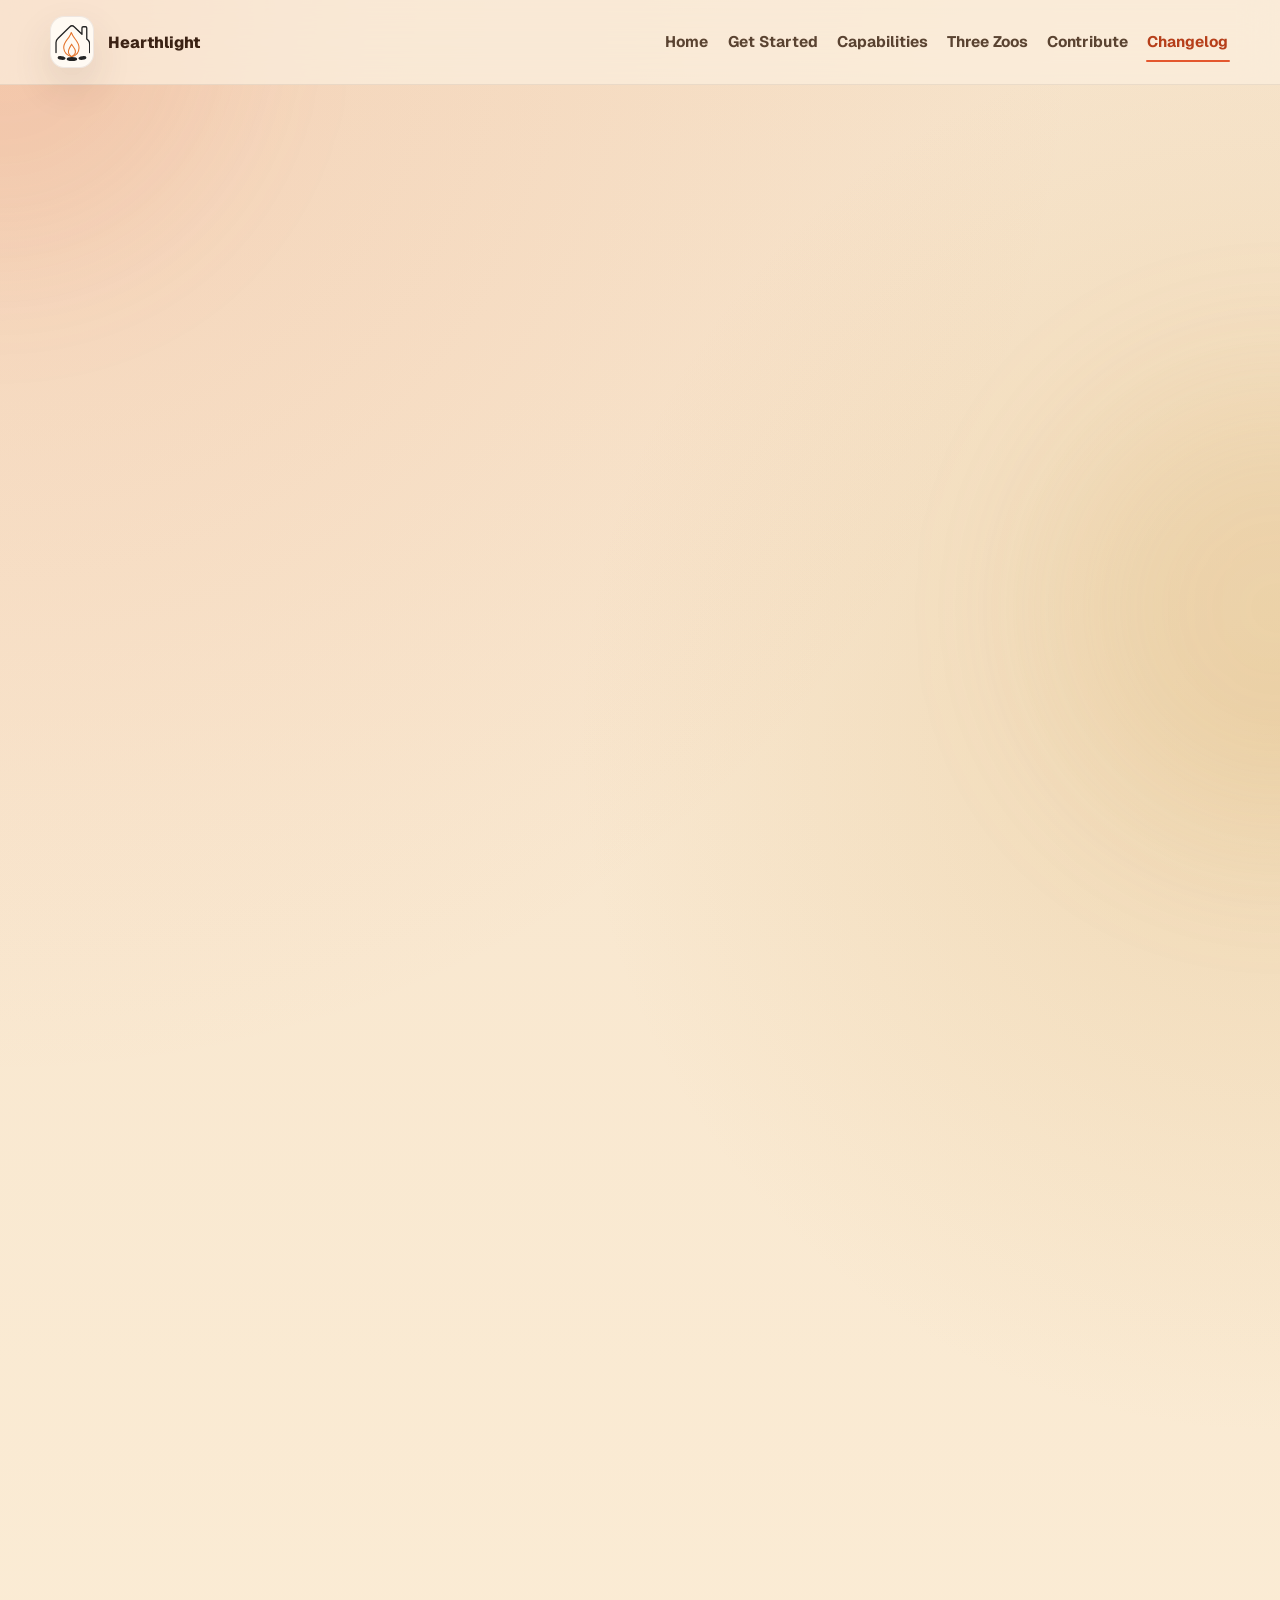
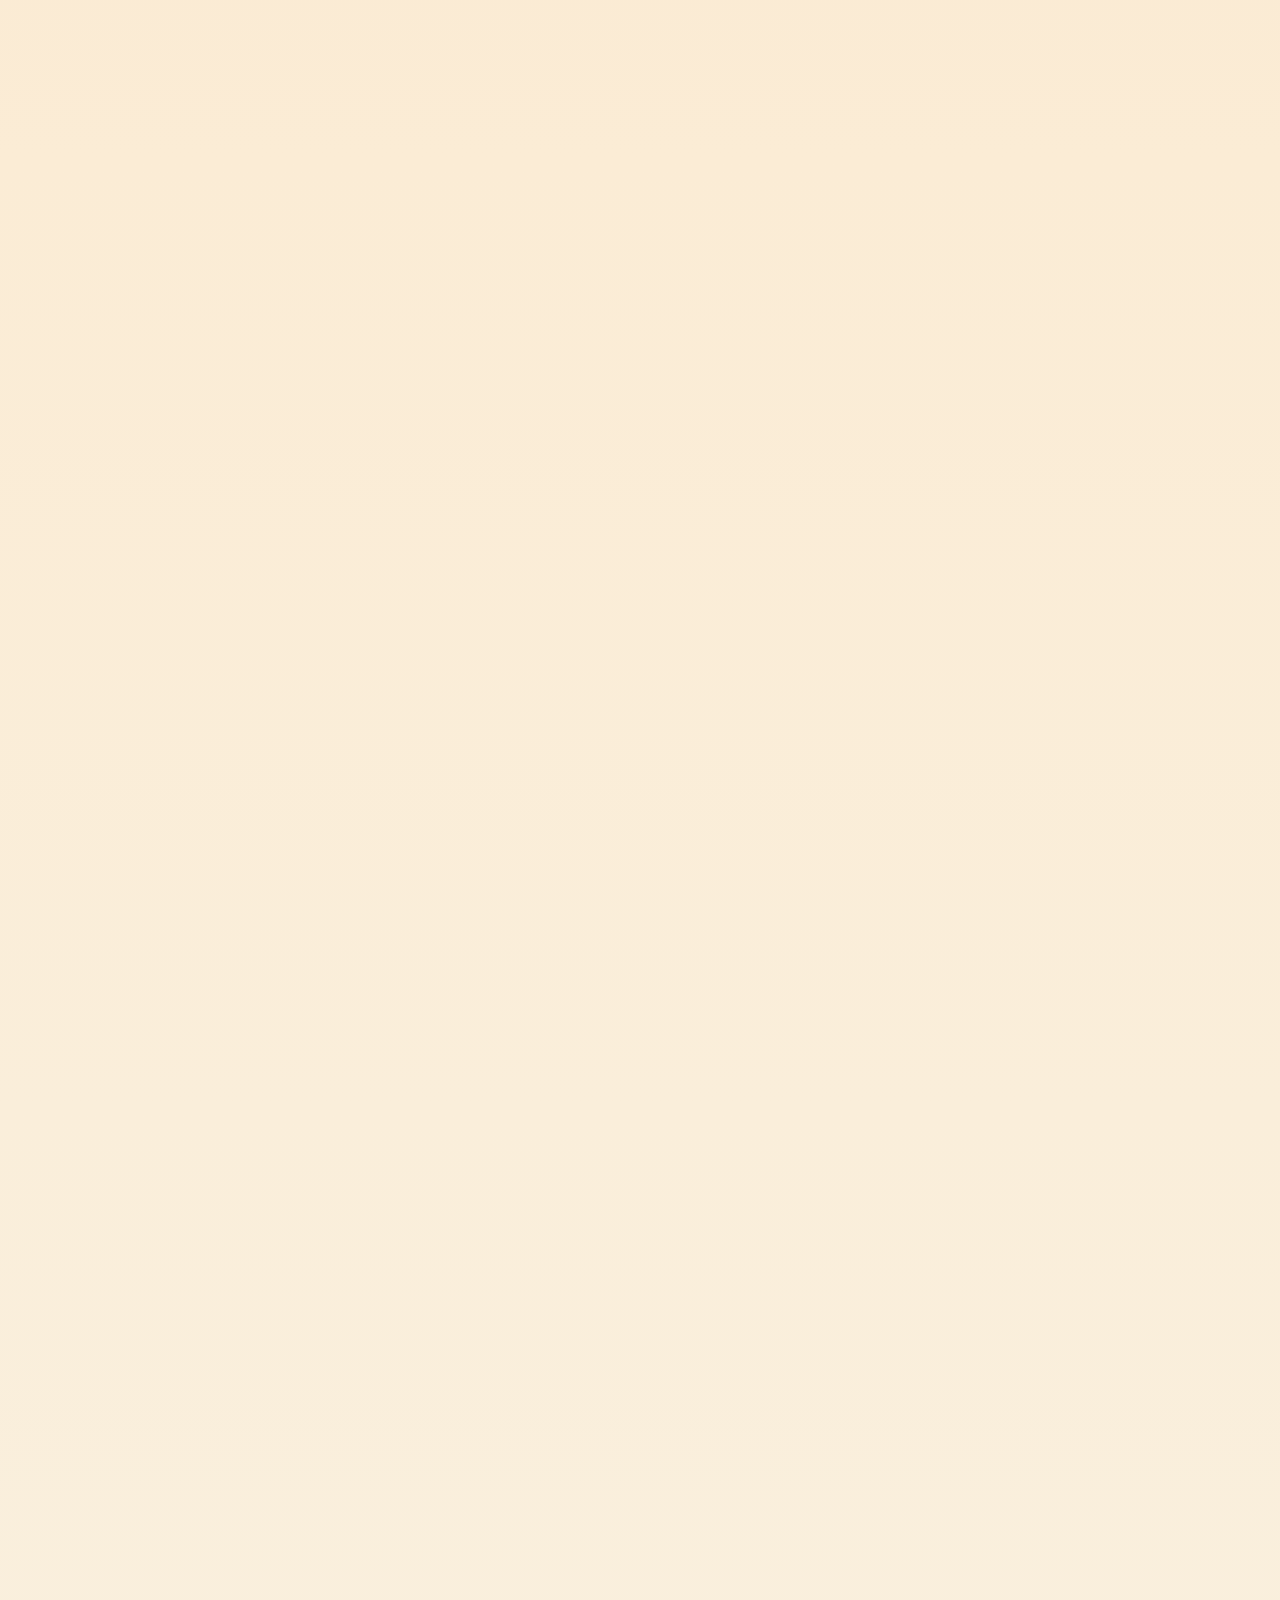
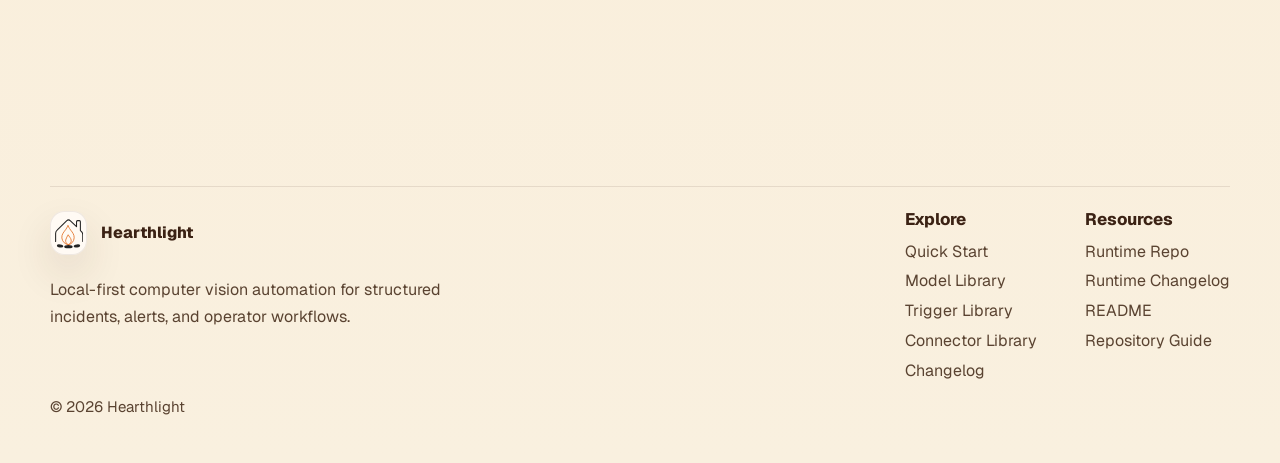
==== commit 961252c0: "Add Google Tag Manager" ====
--- a/site/changelog/index.html
+++ b/site/changelog/index.html
@@ -1,6 +1,13 @@
 <!doctype html>
 <html lang="en">
   <head>
+    <!-- Google Tag Manager -->
+    <script>(function(w,d,s,l,i){w[l]=w[l]||[];w[l].push({'gtm.start':
+    new Date().getTime(),event:'gtm.js'});var f=d.getElementsByTagName(s)[0],
+    j=d.createElement(s),dl=l!='dataLayer'?'&l='+l:'';j.async=true;j.src=
+    'https://www.googletagmanager.com/gtm.js?id='+i+dl;f.parentNode.insertBefore(j,f);
+    })(window,document,'script','dataLayer','GTM-N6F5CQSF');</script>
+    <!-- End Google Tag Manager -->
     <meta charset="UTF-8" />
     <meta name="viewport" content="width=device-width, initial-scale=1.0" />
     <title>Hearthlight Changelog</title>
@@ -9,6 +16,9 @@
     <link rel="canonical" href="../updates/" />
   </head>
   <body>
+    <!-- Google Tag Manager (noscript) -->
+    <noscript><iframe src="https://www.googletagmanager.com/ns.html?id=GTM-N6F5CQSF" height="0" width="0" style="display:none;visibility:hidden"></iframe></noscript>
+    <!-- End Google Tag Manager (noscript) -->
     <main>
       <p>
         Redirecting to the new changelog page.
